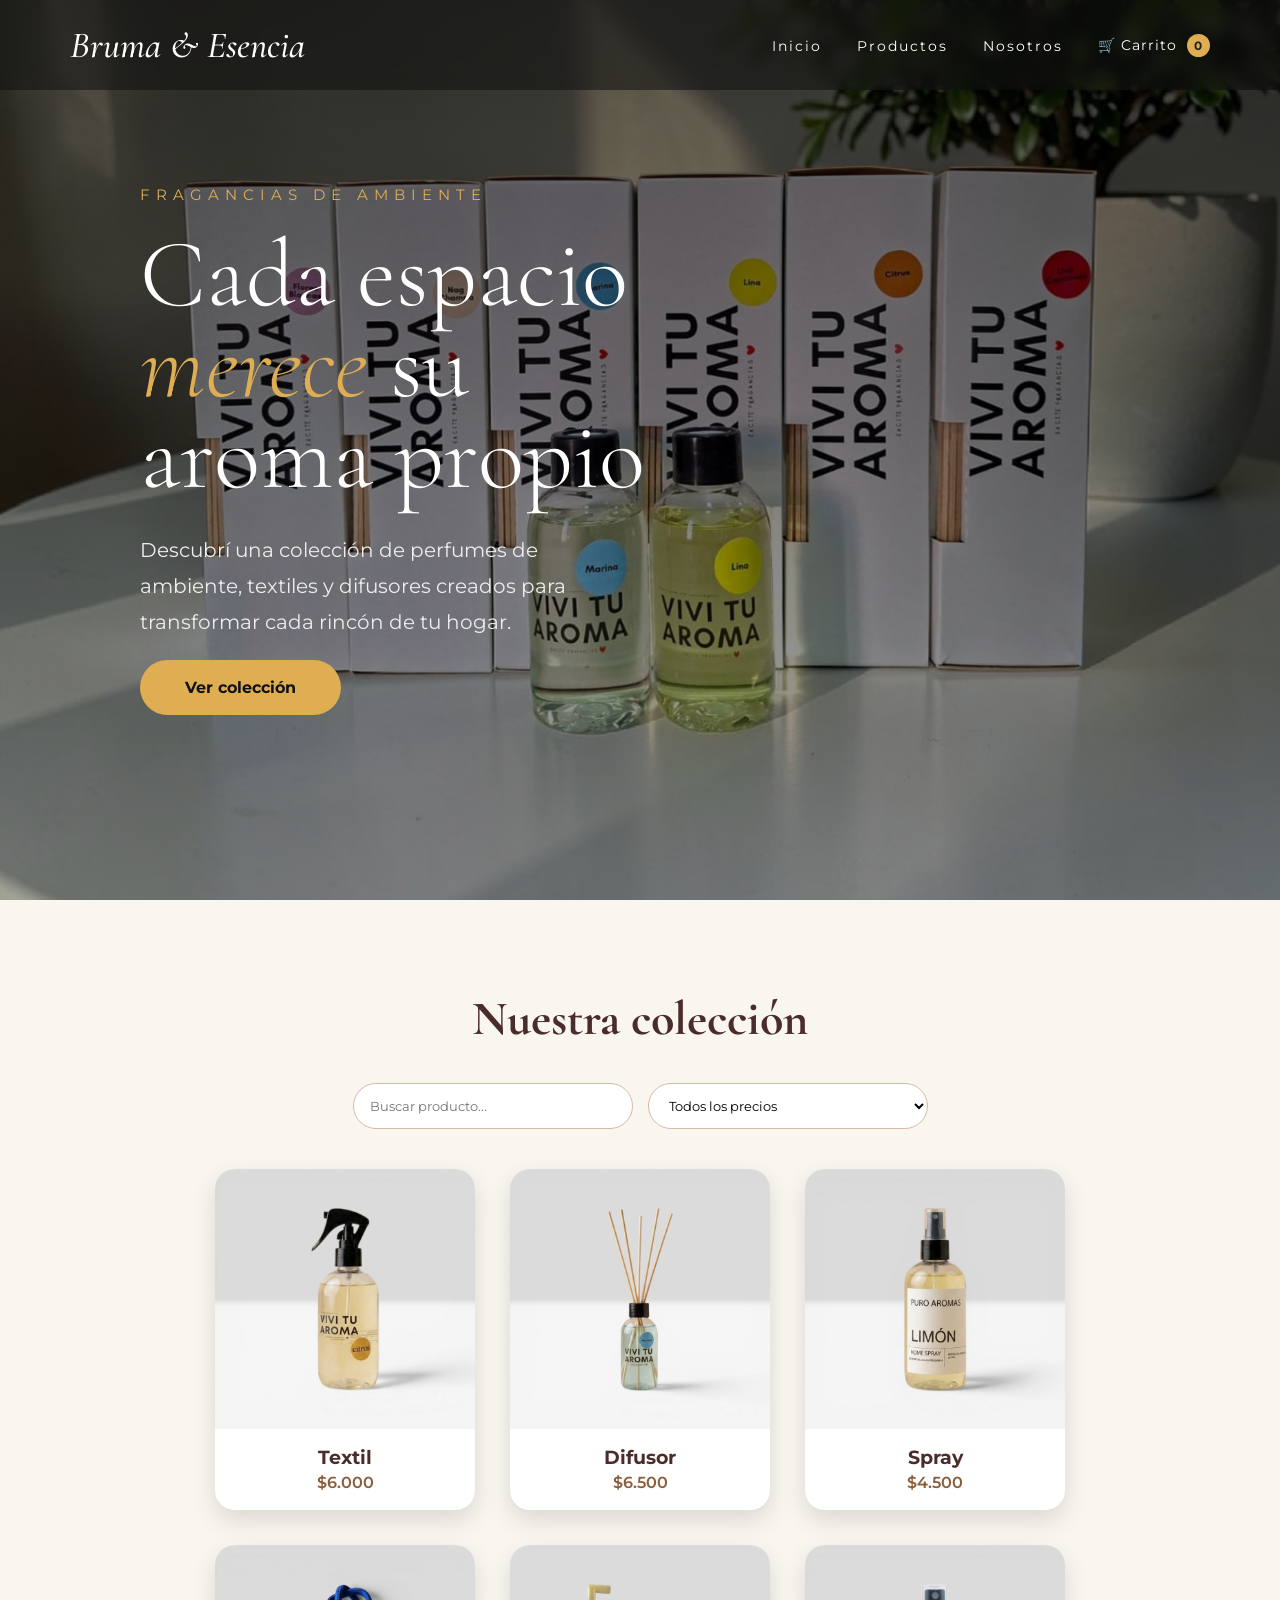
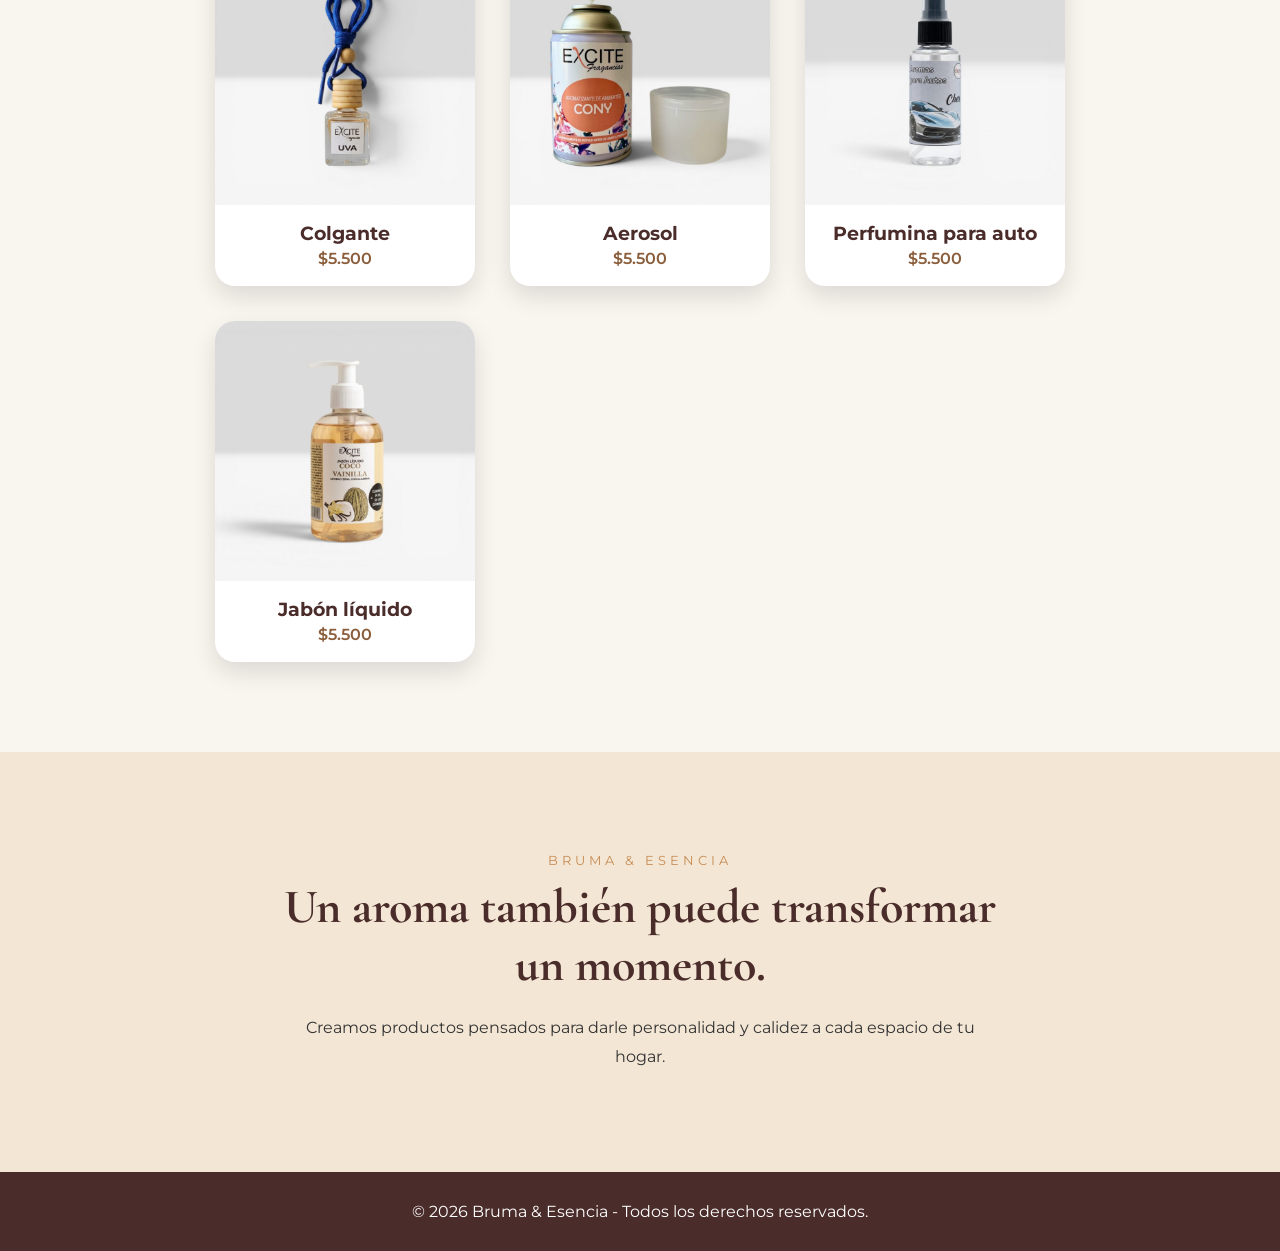
==== index.html @ 7f5330a5 "subo carpeta" ====
<!DOCTYPE html>
<html lang="es">
<head>
    <meta charset="UTF-8">
    <meta name="viewport" content="width=device-width, initial-scale=1.0">
    <title>Bruma & Esencia</title>
    <link rel="stylesheet" href="style.css">
    <link href="https://fonts.googleapis.com/css2?family=Cormorant+Garamond:wght@300;400;500;600;700&family=Montserrat:wght@300;400;500;600&display=swap" rel="stylesheet">
</head>

<body>
    <header>
        <h1>Bruma & Esencia</h1>

        <nav>
            <ul class="header__nav-list">
                <li><a href="#">Inicio</a></li>
                <li><a href="#catalogo">Productos</a></li>
                <li><a href="#nosotros">Nosotros</a></li>
                <li>
                    <button class="botonCarrito" id="botonCarrito" type="button">
                        🛒 Carrito
                        <span id="cantidadCarrito">0</span>
                    </button>
                </li>
            </ul>
        </nav>
    </header>

    <section class="hero">
        <div class="hero__contenido">
            <p class="subtitulo">FRAGANCIAS DE AMBIENTE</p>

            <h2>
                Cada espacio <br>
                <span>merece</span> su <br>
                aroma propio
            </h2>

            <p class="descripcion">
                Descubrí una colección de perfumes de ambiente,
                textiles y difusores creados para transformar
                cada rincón de tu hogar.
            </p>

            <a href="#catalogo" class="boton">Ver colección</a>
        </div>
    </section>

    <section id="catalogo">
        <h2 class="tituloCatalogo">Nuestra colección</h2>

        <div class="controlesCatalogo">
            <input
                type="text"
                id="buscador"
                placeholder="Buscar producto..."
                autocomplete="off"
            >

            <select id="filtroPrecio">
                <option value="todos">Todos los precios</option>
                <option value="5000">Hasta $5.000</option>
                <option value="6500">Hasta $6.500</option>
            </select>
        </div>

        <div class="contenedor__catalogo" id="catalogoProductos"></div>

        <p id="sinResultados" class="sinResultados">
            No encontramos productos con esa búsqueda.
        </p>
    </section>

    <section id="nosotros" class="seccionNosotros">
        <div>
            <p class="subtituloOscuro">BRUMA & ESENCIA</p>
            <h2>Un aroma también puede transformar un momento.</h2>
            <p>
                Creamos productos pensados para darle personalidad y
                calidez a cada espacio de tu hogar.
            </p>
        </div>
    </section>

    <!-- Modal del producto -->
    <div id="Card" class="Card">
        <div class="cardContenido">
            <button class="cerrar" id="cerrarCard" type="button">&times;</button>

            <h2 id="nombreProducto"></h2>
            <p id="precioProducto"></p>

            <h3>Elegí un aroma</h3>
            <select id="selectorOlores"></select>

            <div class="cantidadProducto">
                <button id="menosCantidad" type="button">−</button>
                <span id="cantidadProducto">1</span>
                <button id="masCantidad" type="button">+</button>
            </div>

            <button class="btnCarrito" id="btnAgregarCarrito" type="button">
                Agregar al carrito
            </button>
        </div>
    </div>

    <!-- Carrito lateral -->
    <div id="fondoCarrito" class="fondoCarrito">
        <aside class="carrito">
            <div class="carritoEncabezado">
                <h2>Mi carrito</h2>
                <button id="cerrarCarrito" type="button">&times;</button>
            </div>

            <div id="listaCarrito" class="listaCarrito"></div>

            <div class="carritoVacio" id="carritoVacio">
                <p>Tu carrito está vacío.</p>
                <span>Agregá algún producto para comenzar.</span>
            </div>

            <div class="carritoPie">
                <div class="total">
                    <span>Total</span>
                    <strong id="totalCarrito">$0</strong>
                </div>

                <button id="vaciarCarrito" class="btnSecundario" type="button">
                    Vaciar carrito
                </button>

                <button id="finalizarCompra" class="btnComprar" type="button">
                    Finalizar compra
                </button>
            </div>
        </aside>
    </div>

    <div id="mensaje" class="mensaje"></div>

    <footer>
        © 2026 Bruma & Esencia - Todos los derechos reservados.
    </footer>

    <script src="index.js"></script>
</body>
</html>
---- style.css ----
* {
    margin: 0;
    padding: 0;
    box-sizing: border-box;
}

:root {
    --espresso: #4A2C2A;
    --cream: #F3E6D4;
    --caramel: #C78C55;
    --mocha: #8B5E3C;
    --latte: #D5BBA6;
    --amber: #DFAE52;
}

html {
    scroll-behavior: smooth;
}

body {
    font-family: 'Montserrat', sans-serif;
    background: var(--cream);
    color: #333;
}

body.bloqueado {
    overflow: hidden;
}

header {
    position: fixed;
    top: 0;
    left: 0;
    width: 100%;
    min-height: 90px;
    display: flex;
    justify-content: space-between;
    align-items: center;
    padding: 0 70px;
    background: rgba(18, 18, 18, .55);
    backdrop-filter: blur(8px);
    z-index: 1000;
}

header h1 {
    color: white;
    font-size: 2.3rem;
    font-family: 'Cormorant Garamond', serif;
    font-style: italic;
    font-weight: 500;
}

.header__nav-list {
    list-style: none;
    display: flex;
    align-items: center;
    gap: 35px;
}

.header__nav-list a {
    color: white;
    text-decoration: none;
    letter-spacing: 2px;
    font-size: 14px;
    transition: .3s;
}

.header__nav-list a:hover {
    color: var(--amber);
}

.botonCarrito {
    border: none;
    background: transparent;
    color: white;
    cursor: pointer;
    font-family: inherit;
    font-size: 14px;
    letter-spacing: 1px;
}

#cantidadCarrito {
    display: inline-flex;
    justify-content: center;
    align-items: center;
    min-width: 23px;
    height: 23px;
    margin-left: 5px;
    border-radius: 50%;
    background: var(--amber);
    color: #222;
    font-size: 12px;
    font-weight: bold;
}

.hero {
    position: relative;
    width: 100%;
    min-height: 100vh;
    background-image:
        linear-gradient(rgba(0,0,0,.65), rgba(0,0,0,.35)),
        url("imagenes/fondo.jpg");
    background-size: cover;
    background-position: center;
    display: flex;
    align-items: center;
}

.hero__contenido {
    position: relative;
    z-index: 2;
    width: 650px;
    margin-left: 140px;
}

.subtitulo {
    color: var(--amber);
    letter-spacing: 6px;
    font-size: 15px;
    margin-bottom: 25px;
}

.hero h2 {
    color: white;
    font-family: 'Cormorant Garamond', serif;
    font-size: 6rem;
    font-weight: 300;
    line-height: .95;
}

.hero h2 span {
    color: var(--amber);
    font-style: italic;
}

.descripcion {
    color: #ededed;
    width: 500px;
    margin-top: 30px;
    line-height: 1.8;
    font-size: 20px;
}

.boton {
    display: inline-block;
    margin-top: 20px;
    padding: 18px 45px;
    background: var(--amber);
    color: #111;
    text-decoration: none;
    border-radius: 50px;
    font-weight: bold;
    transition: .3s;
}

.boton:hover {
    background: #f2c46d;
    transform: translateY(-4px);
}

#catalogo {
    padding: 90px 60px;
    background: #f9f5ef;
    min-height: 700px;
}

.tituloCatalogo {
    text-align: center;
    font-size: 3rem;
    font-family: 'Cormorant Garamond', serif;
    color: var(--espresso);
    margin-bottom: 35px;
}

.controlesCatalogo {
    display: flex;
    justify-content: center;
    gap: 15px;
    margin-bottom: 40px;
}

.controlesCatalogo input,
.controlesCatalogo select {
    width: 280px;
    padding: 13px 16px;
    border: 1px solid var(--latte);
    border-radius: 25px;
    background: white;
    outline: none;
    font-family: inherit;
}

.controlesCatalogo input:focus,
.controlesCatalogo select:focus {
    border-color: var(--caramel);
}

.contenedor__catalogo {
    display: grid;
    grid-template-columns: repeat(3, 260px);
    justify-content: center;
    gap: 35px;
}

.contenedor__catalogo_items {
    background: white;
    border-radius: 20px;
    overflow: hidden;
    cursor: pointer;
    transition: .35s;
    box-shadow: 0 10px 25px rgba(0,0,0,.12);
    position: relative;
}

.contenedor__catalogo_items:hover {
    transform: translateY(-10px);
    box-shadow: 0 20px 45px rgba(0,0,0,.18);
}

.catalogo_imagen {
    width: 100%;
    height: 260px;
    object-fit: cover;
}

.contenedor__catalogo_items h3 {
    text-align: center;
    padding: 12px 10px 4px;
    color: var(--espresso);
    font-size: 1.2rem;
}

.precioCard {
    text-align: center;
    color: var(--mocha);
    font-weight: 600;
    padding-bottom: 18px;
}

.sinResultados {
    display: none;
    text-align: center;
    color: var(--mocha);
    margin-top: 40px;
}

.seccionNosotros {
    background: var(--cream);
    padding: 100px 20%;
    text-align: center;
}

.seccionNosotros h2 {
    color: var(--espresso);
    font-family: 'Cormorant Garamond', serif;
    font-size: 3rem;
    margin: 10px 0 20px;
}

.seccionNosotros p:last-child {
    max-width: 700px;
    margin: auto;
    line-height: 1.8;
}

.subtituloOscuro {
    color: var(--caramel);
    letter-spacing: 4px;
    font-size: 13px;
}

.Card {
    display: none;
    position: fixed;
    inset: 0;
    background: rgba(0,0,0,.7);
    justify-content: center;
    align-items: center;
    z-index: 5000;
}

.cardContenido {
    width: 500px;
    max-width: 90%;
    background: white;
    border-radius: 20px;
    padding: 35px;
    position: relative;
    animation: aparecer .3s;
}

.cerrar {
    position: absolute;
    top: 10px;
    right: 18px;
    border: none;
    background: transparent;
    font-size: 35px;
    cursor: pointer;
    color: #555;
}

.cardContenido h2 {
    text-align: center;
    color: var(--espresso);
    margin-bottom: 15px;
    font-family: 'Cormorant Garamond', serif;
    font-size: 2rem;
}

#precioProducto {
    text-align: center;
    font-size: 25px;
    color: var(--amber);
    margin-bottom: 20px;
}

.cardContenido h3 {
    margin-bottom: 10px;
    color: var(--espresso);
}

#selectorOlores {
    width: 100%;
    padding: 12px;
    margin: 10px 0 20px;
    border-radius: 10px;
    border: 1px solid #ccc;
    font-size: 16px;
    outline: none;
}

.cantidadProducto {
    display: flex;
    justify-content: center;
    align-items: center;
    gap: 20px;
    margin-bottom: 20px;
}

.cantidadProducto button {
    width: 35px;
    height: 35px;
    border: none;
    border-radius: 50%;
    background: var(--cream);
    color: var(--espresso);
    font-size: 22px;
    cursor: pointer;
}

#cantidadProducto {
    font-weight: bold;
    font-size: 18px;
}

.btnCarrito,
.btnComprar {
    width: 100%;
    padding: 15px;
    border: none;
    border-radius: 10px;
    background: var(--amber);
    color: white;
    font-size: 17px;
    cursor: pointer;
    transition: .3s;
}

.btnCarrito:hover,
.btnComprar:hover {
    background: var(--mocha);
}

.fondoCarrito {
    position: fixed;
    inset: 0;
    background: rgba(0,0,0,.55);
    z-index: 6000;
    visibility: hidden;
    opacity: 0;
    transition: .3s;
}

.fondoCarrito.abierto {
    visibility: visible;
    opacity: 1;
}

.carrito {
    position: absolute;
    right: 0;
    top: 0;
    height: 100%;
    width: 430px;
    max-width: 95%;
    background: #fff;
    padding: 25px;
    display: flex;
    flex-direction: column;
    transform: translateX(100%);
    transition: .3s;
}

.fondoCarrito.abierto .carrito {
    transform: translateX(0);
}

.carritoEncabezado {
    display: flex;
    justify-content: space-between;
    align-items: center;
    padding-bottom: 20px;
    border-bottom: 1px solid #eee;
}

.carritoEncabezado h2 {
    color: var(--espresso);
    font-family: 'Cormorant Garamond', serif;
    font-size: 2rem;
}

.carritoEncabezado button {
    border: none;
    background: transparent;
    font-size: 30px;
    cursor: pointer;
}

.listaCarrito {
    flex: 1;
    overflow-y: auto;
    padding: 15px 0;
}

.itemCarrito {
    border-bottom: 1px solid #eee;
    padding: 15px 0;
}

.itemCarrito strong {
    color: var(--espresso);
}

.itemInfo {
    display: flex;
    justify-content: space-between;
    gap: 15px;
}

.itemInfo p {
    font-size: 13px;
    color: #777;
    margin-top: 5px;
}

.itemPrecio {
    white-space: nowrap;
    color: var(--mocha);
    font-weight: bold;
}

.itemAcciones {
    display: flex;
    align-items: center;
    gap: 8px;
    margin-top: 10px;
}

.itemAcciones button {
    border: none;
    background: var(--cream);
    color: var(--espresso);
    border-radius: 5px;
    min-width: 27px;
    height: 27px;
    cursor: pointer;
}

.itemAcciones .eliminar {
    margin-left: auto;
    background: transparent;
    color: #a55;
}

.carritoVacio {
    text-align: center;
    color: #777;
    padding: 50px 20px;
}

.carritoVacio p {
    font-size: 18px;
    color: var(--espresso);
    margin-bottom: 8px;
}

.carritoPie {
    border-top: 1px solid #eee;
    padding-top: 20px;
}

.total {
    display: flex;
    justify-content: space-between;
    font-size: 20px;
    margin-bottom: 15px;
}

.total strong {
    color: var(--mocha);
}

.btnSecundario {
    width: 100%;
    padding: 12px;
    border: 1px solid var(--latte);
    background: white;
    color: var(--espresso);
    border-radius: 10px;
    cursor: pointer;
    margin-bottom: 10px;
}

.mensaje {
    position: fixed;
    bottom: 25px;
    left: 50%;
    transform: translate(-50%, 100px);
    background: var(--espresso);
    color: white;
    padding: 13px 22px;
    border-radius: 30px;
    z-index: 9000;
    transition: .3s;
    opacity: 0;
}

.mensaje.mostrar {
    transform: translate(-50%, 0);
    opacity: 1;
}

footer {
    background: var(--espresso);
    color: white;
    text-align: center;
    padding: 30px;
}

@keyframes aparecer {
    from {
        transform: scale(.85);
        opacity: 0;
    }
    to {
        transform: scale(1);
        opacity: 1;
    }
}

@media(max-width: 1000px) {
    .contenedor__catalogo {
        grid-template-columns: repeat(2, 260px);
    }
}

@media(max-width: 900px) {
    header {
        flex-direction: column;
        padding: 18px;
    }

    .header__nav-list {
        margin-top: 15px;
        gap: 18px;
        flex-wrap: wrap;
        justify-content: center;
    }

    .hero {
        justify-content: center;
        text-align: center;
    }

    .hero__contenido {
        margin: 0;
        padding: 25px;
        width: 100%;
    }

    .hero h2 {
        font-size: 3.8rem;
    }

    .descripcion {
        width: 100%;
    }
}

@media(max-width: 650px) {
    #catalogo {
        padding: 70px 20px;
    }

    .contenedor__catalogo {
        grid-template-columns: 1fr;
    }

    .controlesCatalogo {
        flex-direction: column;
        align-items: center;
    }

    .controlesCatalogo input,
    .controlesCatalogo select {
        width: 100%;
        max-width: 350px;
    }

    .seccionNosotros h2 {
        font-size: 2.3rem;
    }
}
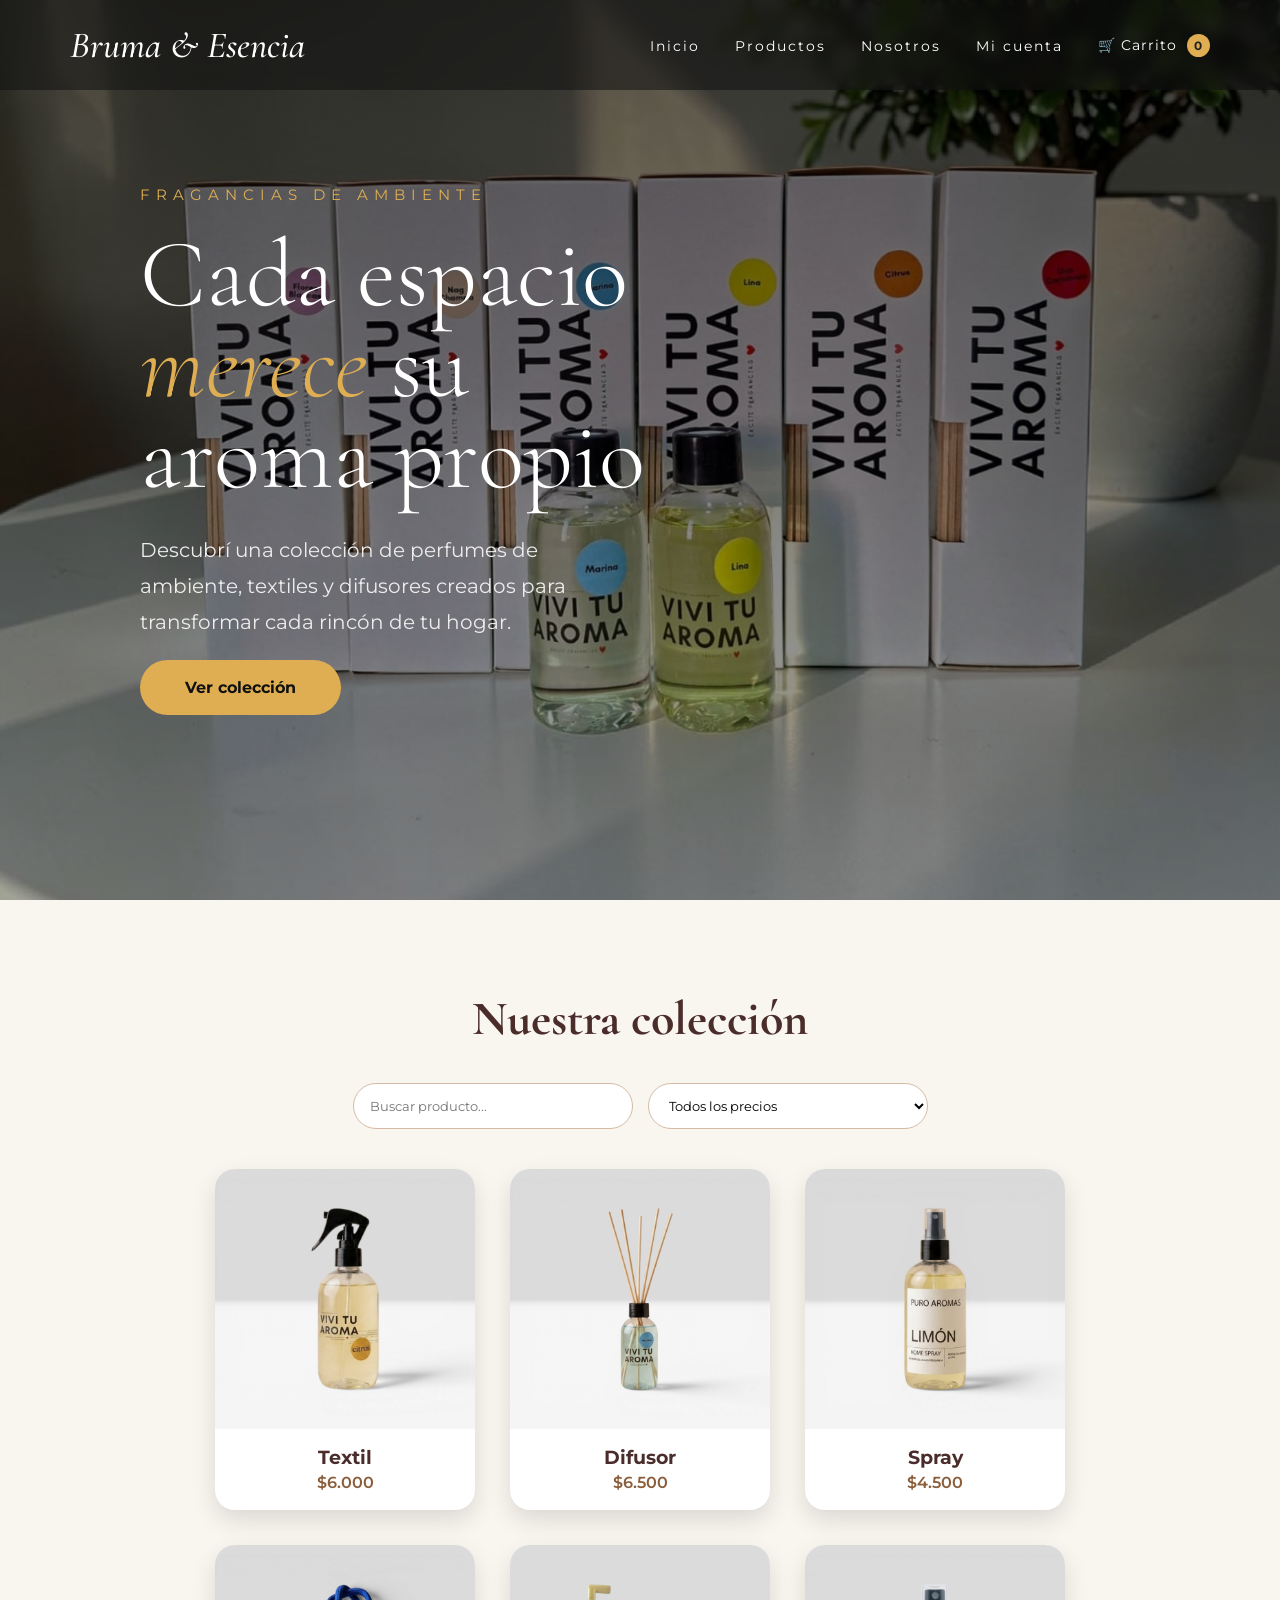
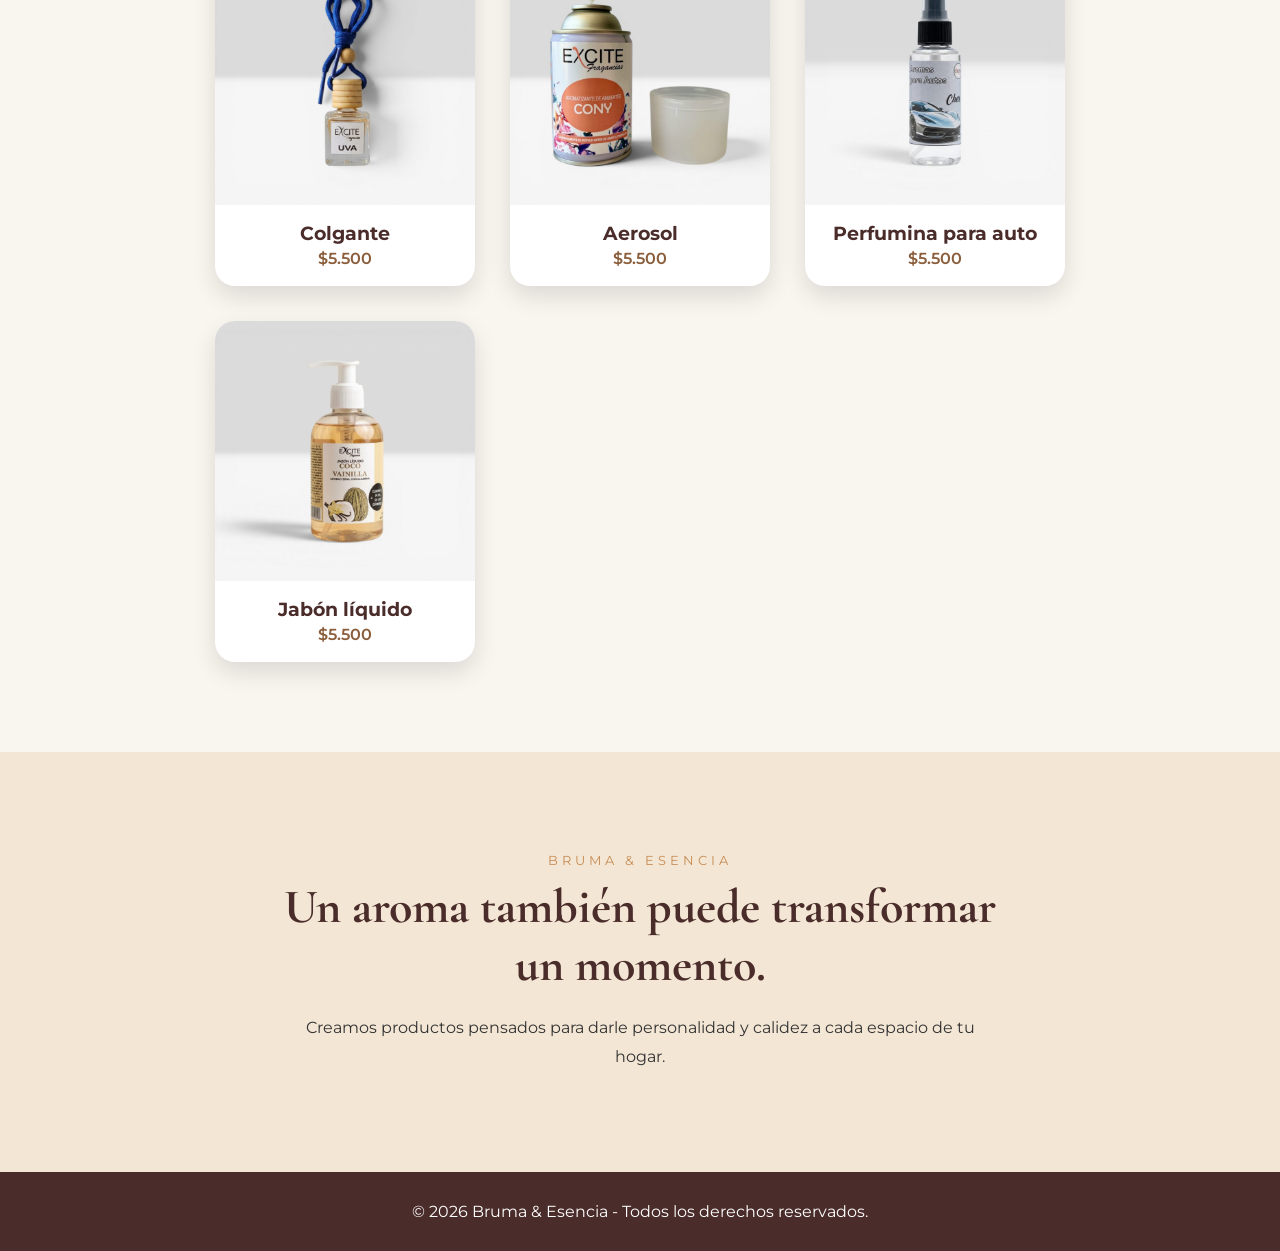
==== commit 007ba520: "cambio pe" ====
--- a/index.html
+++ b/index.html
@@ -17,6 +17,7 @@
                 <li><a href="#">Inicio</a></li>
                 <li><a href="#catalogo">Productos</a></li>
                 <li><a href="#nosotros">Nosotros</a></li>
+                <li><a href="cuenta">Mi cuenta</a></li>
                 <li>
                     <button class="botonCarrito" id="botonCarrito" type="button">
                         🛒 Carrito
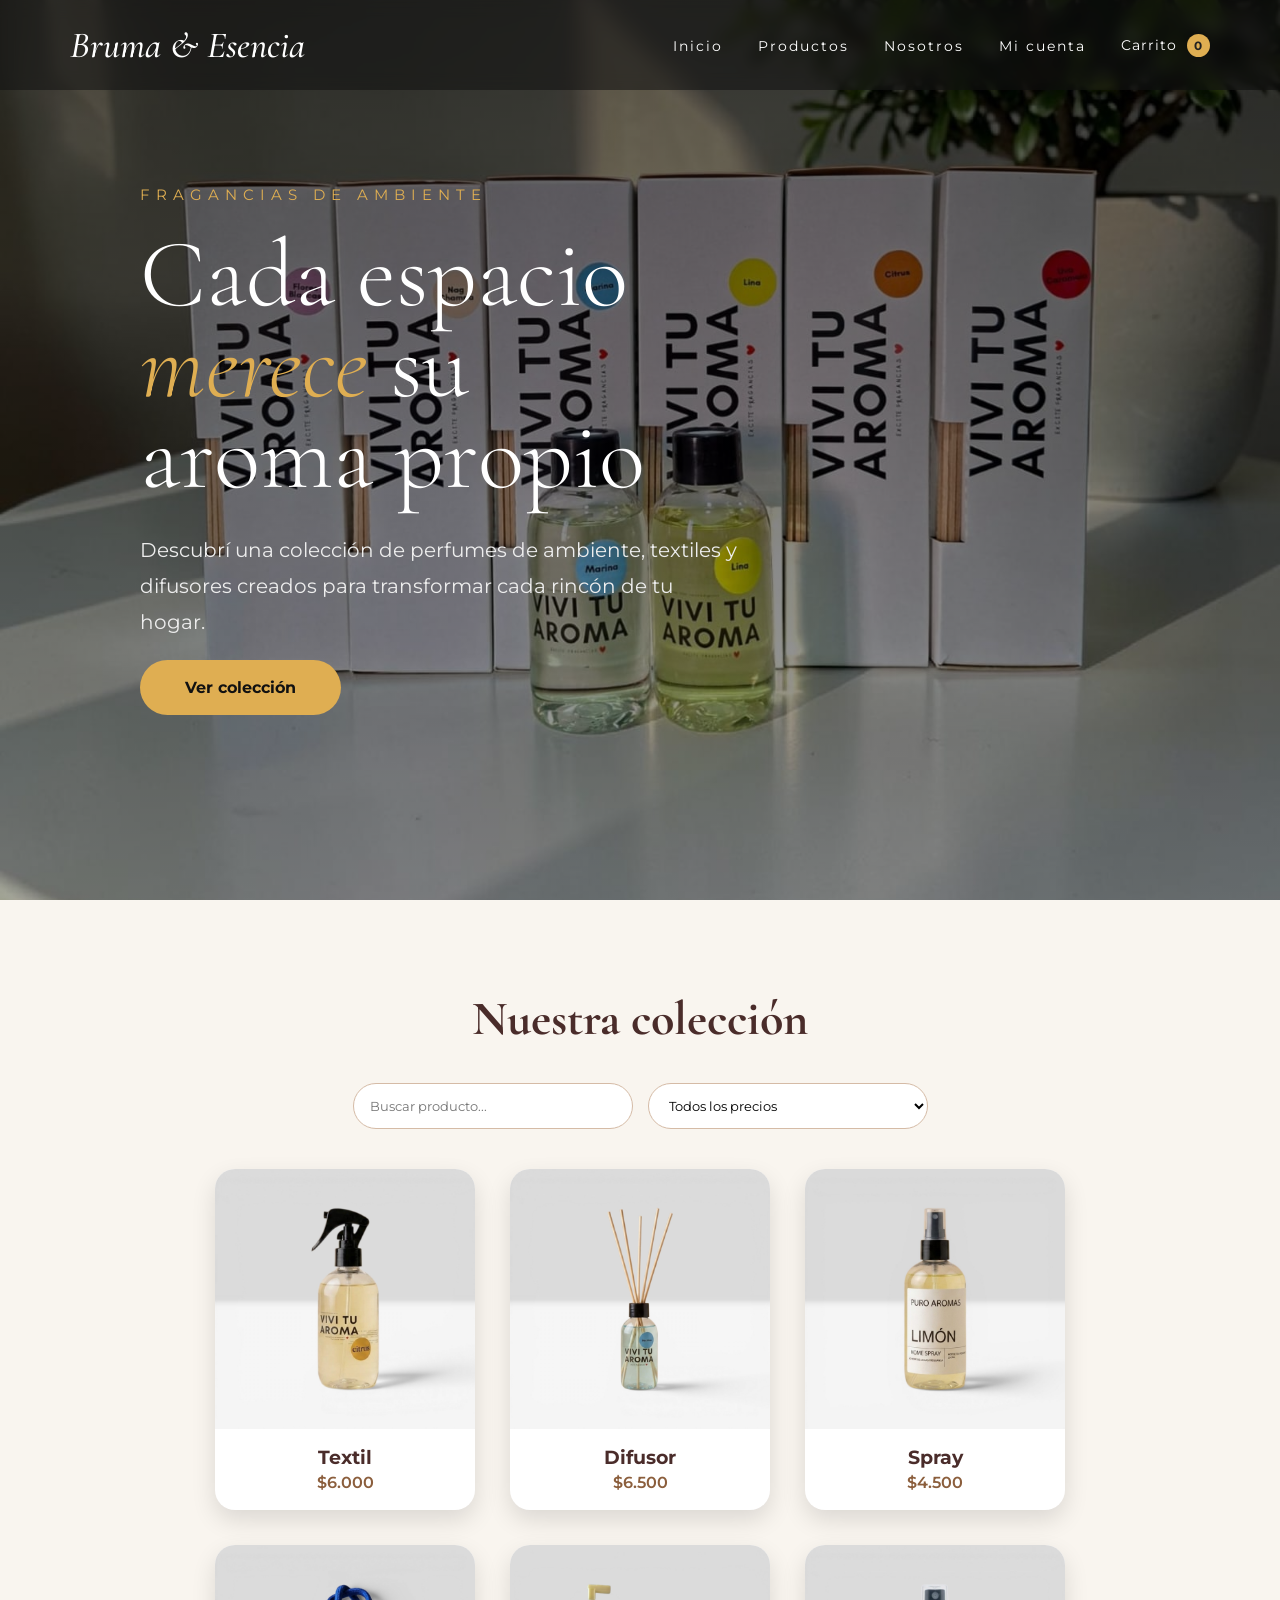
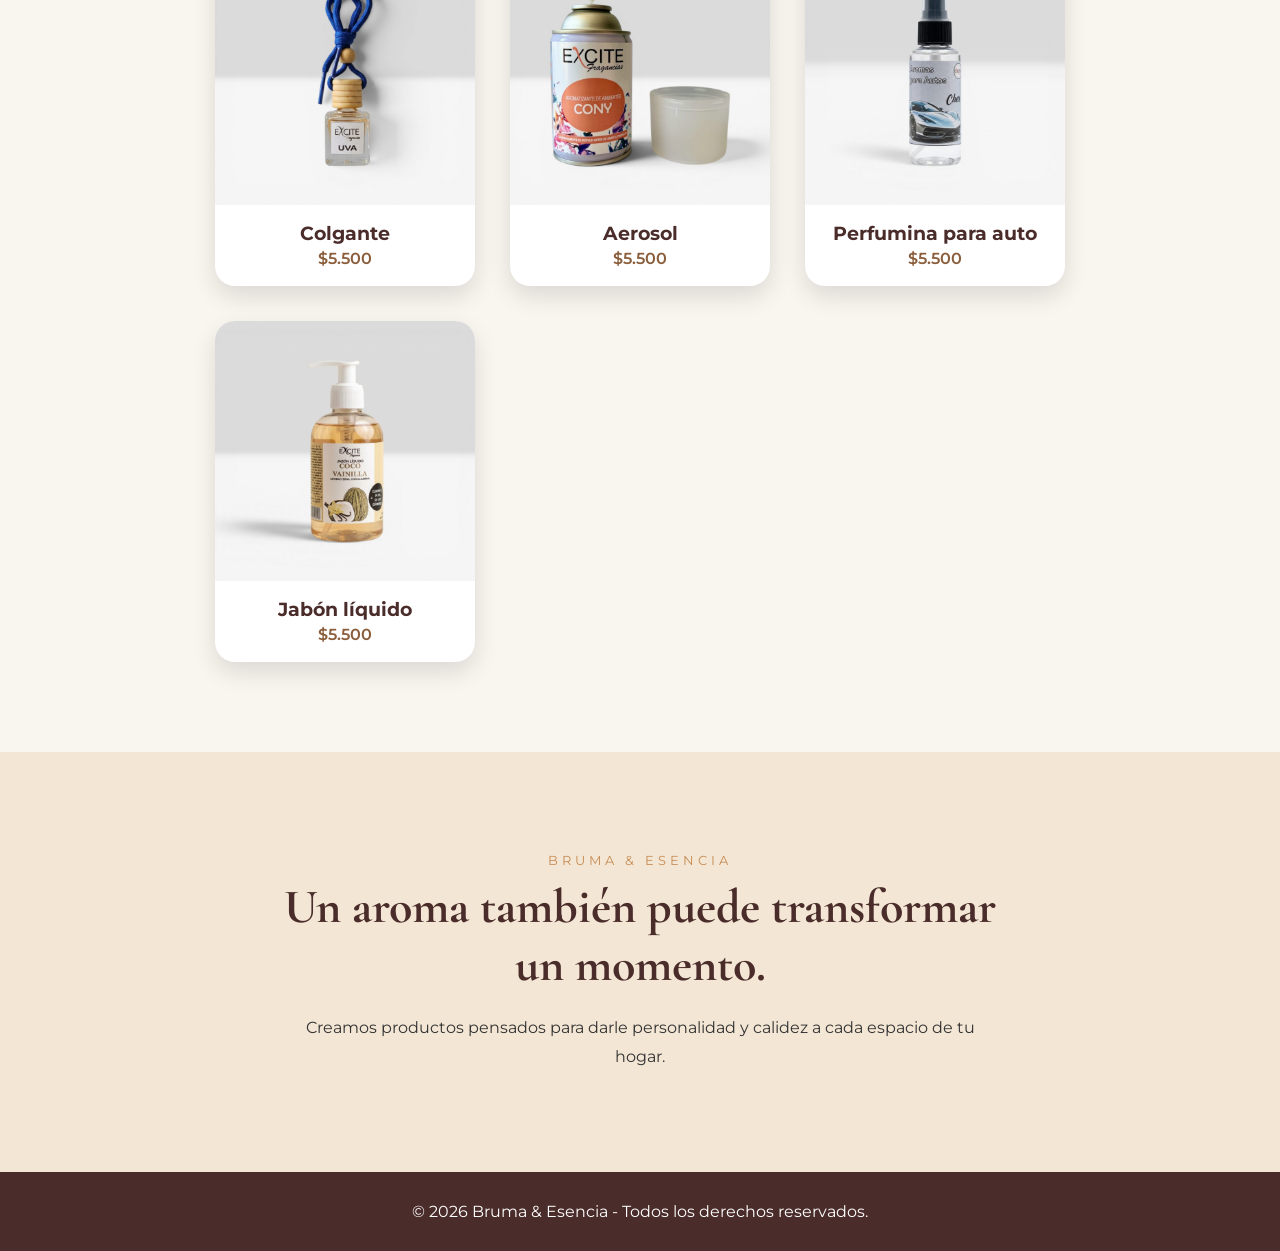
==== commit 54142744: "agrego conexion con base de datos" ====
--- a/index.html
+++ b/index.html
@@ -20,7 +20,7 @@
                 <li><a href="cuenta">Mi cuenta</a></li>
                 <li>
                     <button class="botonCarrito" id="botonCarrito" type="button">
-                        🛒 Carrito
+                         Carrito
                         <span id="cantidadCarrito">0</span>
                     </button>
                 </li>
--- a/style.css
+++ b/style.css
@@ -135,7 +135,7 @@
 
 .descripcion {
     color: #ededed;
-    width: 500px;
+    width: 600px;
     margin-top: 30px;
     line-height: 1.8;
     font-size: 20px;
